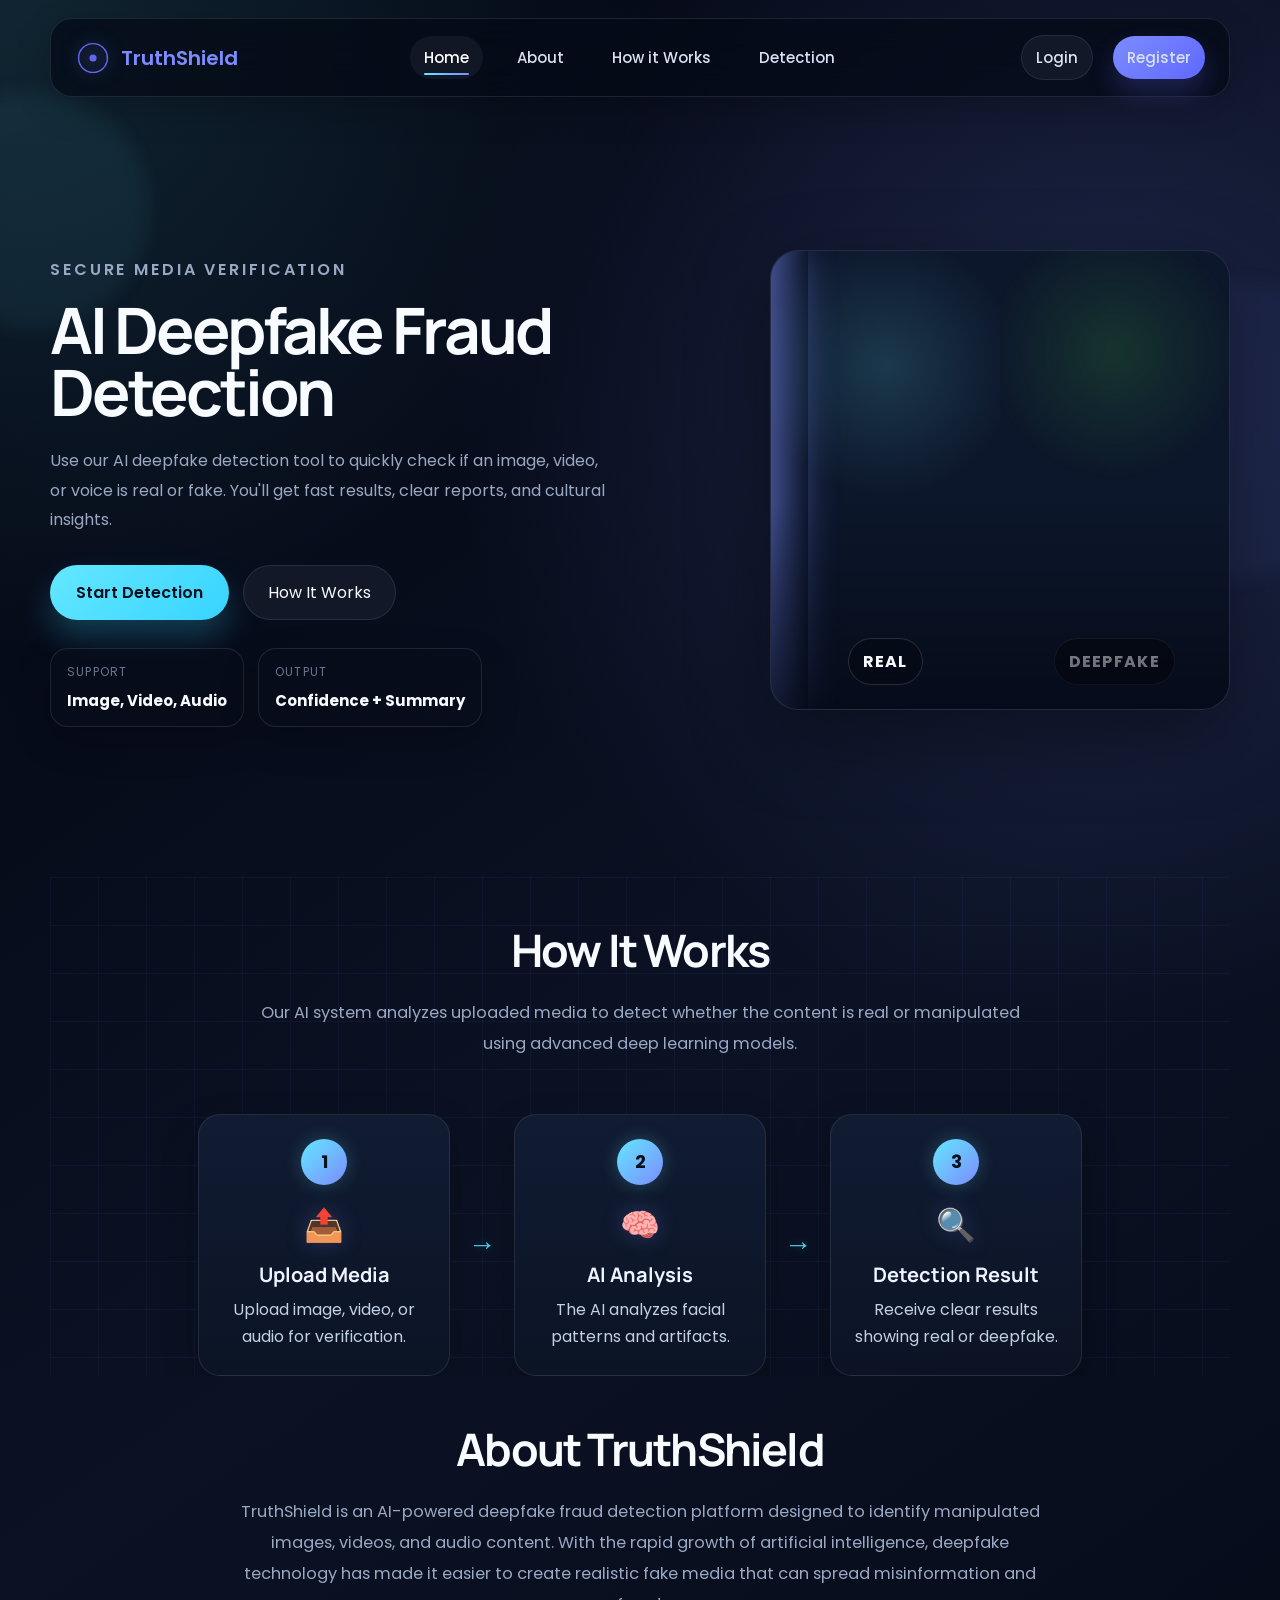
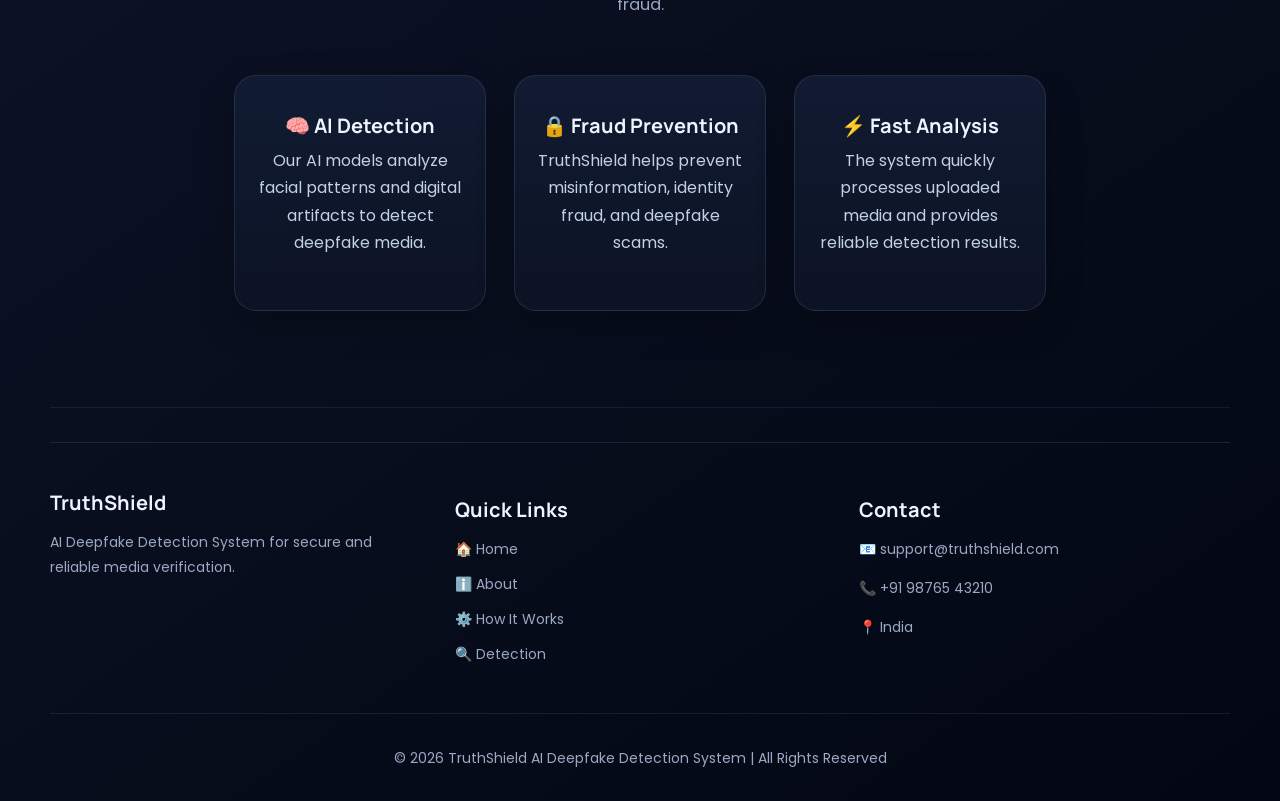
==== index.html @ 1d45acaf "Initial project commit" ====
<!DOCTYPE html>
<html lang="en">
<head>
<meta charset="UTF-8">
<meta name="viewport" content="width=device-width, initial-scale=1.0">
<title>TruthShield AI Deepfake Detection</title>
<link rel="stylesheet" href="style.css">
<link href="https://fonts.googleapis.com/css2?family=Manrope:wght@600;700;800&family=Poppins:wght@300;400;500;600&display=swap" rel="stylesheet">
</head>
<body id="top">

<header class="navbar">
    <div class="nav-left">
        <div class="logo">
            <svg class="ai-logo" viewBox="0 0 100 100">
                <circle cx="50" cy="50" r="40" stroke="#6366f1" stroke-width="4" fill="none"></circle>
                <circle cx="50" cy="50" r="10" fill="#6366f1"></circle>
            </svg>
            <span>TruthShield</span>
        </div>
    </div>

    <div class="nav-center">
        <a href="#top">Home</a>
        <a href="#about">About</a>
        <a href="#works">How it Works</a>
        <a href="upload.html">Detection</a>
        <a href="history.html" id="historyNavLink" class="hidden-nav">History</a>
        <a href="admin.html" id="adminNavLink" class="hidden-nav">Admin</a>
    </div>

    <div class="nav-right" id="guestActions">
        <a href="login.html" class="login-btn">Login</a>
        <a href="register.html" class="signup-btn">Register</a>
    </div>

    <div class="nav-right hidden-nav" id="userActions">
        <span class="nav-user-pill" id="navUserName">User</span>
        <button type="button" class="login-btn" id="logoutBtn">Logout</button>
    </div>
</header>

<section class="hero">
    <div class="hero-text hero-reveal">
        <p class="hero-label">Secure Media Verification</p>
        <h1>AI Deepfake Fraud Detection</h1>
        <p>
            Use our AI deepfake detection tool to quickly check if an image, video, or voice is real or fake.
            You'll get fast results, clear reports, and cultural insights.
        </p>
        <div class="hero-actions">
            <button class="main-btn" id="startDetectionBtn" type="button">Start Detection</button>
            <a href="#works" class="sub-btn">How It Works</a>
        </div>
        <div class="hero-stats">
            <div class="hero-stat">
                <span>Support</span>
                <strong>Image, Video, Audio</strong>
            </div>
            <div class="hero-stat">
                <span>Output</span>
                <strong>Confidence + Summary</strong>
            </div>
        </div>
    </div>

    <div class="deepfake-visual hero-reveal">
        <div class="real-side">
            <span>REAL</span>
        </div>
        <div class="fake-side">
            <span>DEEPFAKE</span>
        </div>
        <div class="scan-line"></div>
    </div>
</section>

<section id="works" class="works-section">
    <h2>How It Works</h2>
    <p class="works-desc">
        Our AI system analyzes uploaded media to detect whether the content is real or manipulated using advanced deep learning models.
    </p>

    <div class="works-flow">
        <div class="flow-step">
            <div class="step-number">1</div>
            <div class="flow-icon">&#128228;</div>
            <h3>Upload Media</h3>
            <p>Upload image, video, or audio for verification.</p>
        </div>

        <div class="flow-arrow">&#8594;</div>

        <div class="flow-step">
            <div class="step-number">2</div>
            <div class="flow-icon">&#129504;</div>
            <h3>AI Analysis</h3>
            <p>The AI analyzes facial patterns and artifacts.</p>
        </div>

        <div class="flow-arrow">&#8594;</div>

        <div class="flow-step">
            <div class="step-number">3</div>
            <div class="flow-icon">&#128269;</div>
            <h3>Detection Result</h3>
            <p>Receive clear results showing real or deepfake.</p>
        </div>
    </div>
</section>

<section id="about" class="features">
    <h2>About TruthShield</h2>
    <p class="about-intro">
        TruthShield is an AI-powered deepfake fraud detection platform designed to identify manipulated images, videos, and audio content.
        With the rapid growth of artificial intelligence, deepfake technology has made it easier to create realistic fake media that can spread misinformation and fraud.
    </p>

    <div class="feature-grid">
        <div class="card">
            <h3>&#129504; AI Detection</h3>
            <p>Our AI models analyze facial patterns and digital artifacts to detect deepfake media.</p>
        </div>

        <div class="card">
            <h3>&#128274; Fraud Prevention</h3>
            <p>TruthShield helps prevent misinformation, identity fraud, and deepfake scams.</p>
        </div>

        <div class="card">
            <h3>&#9889; Fast Analysis</h3>
            <p>The system quickly processes uploaded media and provides reliable detection results.</p>
        </div>
    </div>
</section>

<footer class="footer">
    <div class="footer-container">
        <div class="footer-logo">
            <h3>TruthShield</h3>
            <p>AI Deepfake Detection System for secure and reliable media verification.</p>
        </div>

        <div class="footer-links">
            <h4>Quick Links</h4>
            <a href="#top">&#127968; Home</a>
            <a href="#about">&#8505;&#65039; About</a>
            <a href="#works">&#9881;&#65039; How It Works</a>
            <a href="upload.html">&#128269; Detection</a>
        </div>

        <div class="footer-contact">
            <h4>Contact</h4>
            <p>&#128231; support@truthshield.com</p>
            <p>&#128222; +91 98765 43210</p>
            <p>&#128205; India</p>
        </div>
    </div>

    <div class="footer-bottom">
        <p>&copy; 2026 TruthShield AI Deepfake Detection System | All Rights Reserved</p>
    </div>
</footer>

<script src="script.js"></script>
<script src="auth-nav.js"></script>
</body>
</html>
---- style.css ----
:root{
--bg-main:#050916;
--bg-soft:rgba(10,16,30,0.78);
--panel:#121c33;
--panel-strong:#0f172a;
--line:rgba(148,163,184,0.16);
--line-strong:rgba(129,140,248,0.26);
--text-main:#f8fbff;
--text-soft:#9aa8c3;
--text-faint:#66758f;
--primary:#7c8cff;
--accent:#64e7ff;
--shadow-lg:0 26px 80px rgba(0,0,0,0.38);
--shadow-md:0 14px 36px rgba(0,0,0,0.24);
}

*{
box-sizing:border-box;
}

html{
scroll-behavior:smooth;
scroll-padding-top:160px;
}

body{
margin:0;
font-family:Poppins,sans-serif;
color:var(--text-main);
background:
radial-gradient(circle at top left, rgba(100,231,255,0.14), transparent 24%),
radial-gradient(circle at 85% 16%, rgba(124,140,255,0.18), transparent 28%),
linear-gradient(145deg,#030611 0%,#0b1224 48%,#030713 100%);
overflow-x:hidden;
}

body::before,
body::after{
content:"";
position:fixed;
border-radius:50%;
pointer-events:none;
filter:blur(10px);
opacity:0.35;
z-index:0;
}

body::before{
top:90px;
left:-90px;
width:240px;
height:240px;
background:rgba(100,231,255,0.18);
}

body::after{
right:-100px;
top:280px;
width:300px;
height:300px;
background:rgba(124,140,255,0.18);
}

a{
color:inherit;
text-decoration:none;
}

.navbar,
.hero,
.works-section,
.features,
.footer{
width:min(1180px,calc(100% - 40px));
margin-left:auto;
margin-right:auto;
}

.navbar{
display:flex;
justify-content:space-between;
align-items:center;
gap:18px;
margin-top:18px;
padding:16px 24px;
background:rgba(5,10,22,0.74);
border:1px solid var(--line);
border-radius:22px;
backdrop-filter:blur(18px);
box-shadow:0 12px 36px rgba(0,0,0,0.2);
position:sticky;
top:14px;
z-index:1000;
}

.hero,
.works-section,
.features,
.footer{
position:relative;
z-index:2;
}

.nav-left,
.nav-center,
.nav-right{
display:flex;
align-items:center;
}

.nav-center,
.nav-right{
gap:20px;
}

.hidden-nav{
display:none !important;
}

.navbar a{
color:#d8e1f1;
text-decoration:none;
font-size:15px;
font-weight:500;
position:relative;
padding:10px 14px;
border-radius:999px;
transition:color 0.25s ease,transform 0.25s ease,background 0.25s ease;
}

.nav-center a::after{
content:"";
position:absolute;
left:14px;
bottom:4px;
width:calc(100% - 28px);
height:2px;
border-radius:999px;
background:linear-gradient(90deg,var(--accent),var(--primary));
transform:scaleX(0);
transform-origin:left;
transition:transform 0.25s ease;
}

.nav-center a:hover,
.nav-center a.active{
color:#ffffff;
background:rgba(148,163,184,0.08);
}

.nav-center a:hover::after,
.nav-center a.active::after{
transform:scaleX(1);
}

.nav-center a:active{
transform:translateY(1px);
}

.nav-center a:focus-visible,
.login-btn:focus-visible,
.signup-btn:focus-visible,
.main-btn:focus-visible,
.sub-btn:focus-visible{
outline:2px solid rgba(100,231,255,0.6);
outline-offset:2px;
}

.logo{
display:flex;
align-items:center;
gap:10px;
font-weight:600;
font-size:20px;
color:var(--primary);
}

.ai-logo{
width:36px;
height:36px;
display:inline-block;
filter:drop-shadow(0 0 8px rgba(124,140,255,0.65));
animation:logoSpin 10s linear infinite;
transform-origin:center;
}

@keyframes logoSpin{
0%{transform:rotate(0deg);}
100%{transform:rotate(360deg);}
}

.login-btn,
.signup-btn,
.main-btn,
.sub-btn{
display:inline-flex;
align-items:center;
justify-content:center;
border:none;
cursor:pointer;
transition:transform 0.25s ease, box-shadow 0.25s ease, background 0.25s ease;
font:inherit;
}

.login-btn{
padding:10px 16px;
border-radius:999px;
background:rgba(148,163,184,0.08);
border:1px solid rgba(148,163,184,0.14);
color:var(--text-main);
}

.signup-btn{
background:linear-gradient(135deg,var(--primary),#5f68ff);
padding:10px 18px;
border-radius:999px;
color:white;
font-weight:600;
box-shadow:0 14px 26px rgba(99,102,241,0.24);
}

.nav-user-pill{
padding:10px 14px;
border-radius:999px;
background:rgba(100,231,255,0.12);
border:1px solid rgba(100,231,255,0.16);
color:#def8ff;
font-size:0.88rem;
font-weight:600;
white-space:nowrap;
}

.login-btn:hover,
.signup-btn:hover,
.main-btn:hover,
.sub-btn:hover{
transform:translateY(-2px);
}

.hero{
display:flex;
align-items:center;
justify-content:space-between;
padding:42px 0 56px;
gap:42px;
min-height:calc(100vh - 120px);
}

.hero-text{
max-width:560px;
}

.hero-label{
margin:0 0 14px;
color:#97dfff;
font-size:12px;
font-weight:600;
letter-spacing:0.18em;
text-transform:uppercase;
}

.hero-text h1,
.works-section h2,
.features h2,
.footer h3,
.footer h4,
.flow-step h3,
.card h3{
font-family:Manrope,sans-serif;
}

.hero-text h1{
margin:0;
font-size:clamp(3rem,5vw,5rem);
line-height:0.98;
letter-spacing:-0.05em;
}

.hero-text p{
color:var(--text-soft);
margin-top:22px;
line-height:1.85;
font-size:1rem;
}

.hero-actions{
display:flex;
flex-wrap:wrap;
gap:14px;
margin-top:30px;
}

.main-btn{
background:linear-gradient(135deg,var(--accent),#37d4ff);
padding:14px 26px;
border-radius:999px;
color:#04101d;
font-weight:600;
box-shadow:0 18px 32px rgba(55,212,255,0.24);
}

.main-btn:focus,
.main-btn:active{
outline:none;
transform:translateY(0);
}

.sub-btn{
padding:14px 24px;
border-radius:999px;
color:var(--text-main);
background:rgba(148,163,184,0.08);
border:1px solid rgba(148,163,184,0.16);
}

.hero-stats{
display:flex;
flex-wrap:wrap;
gap:14px;
margin-top:28px;
}

.hero-stat{
min-width:180px;
padding:14px 16px;
border-radius:18px;
background:rgba(8,14,27,0.7);
border:1px solid var(--line);
box-shadow:var(--shadow-md);
}

.hero-stat span{
display:block;
font-size:12px;
letter-spacing:0.1em;
text-transform:uppercase;
color:var(--text-faint);
}

.hero-stat strong{
display:block;
margin-top:8px;
font-size:15px;
}

.deepfake-visual{
position:relative;
width:min(460px,100%);
height:460px;
display:flex;
border-radius:28px;
overflow:hidden;
border:1px solid var(--line);
box-shadow:var(--shadow-lg);
background:#0d172b;
}

.deepfake-visual::after{
content:"";
position:absolute;
inset:0;
background:linear-gradient(180deg,transparent 55%, rgba(3,7,19,0.72) 100%);
pointer-events:none;
}

.real-side,
.fake-side{
flex:1;
display:flex;
align-items:flex-end;
justify-content:center;
padding:24px;
font-weight:700;
letter-spacing:0.08em;
text-transform:uppercase;
position:relative;
}

.real-side{
background:
radial-gradient(circle at 50% 25%, rgba(100,231,255,0.16), transparent 36%),
url("https://images.unsplash.com/photo-1544005313-94ddf0286df2?w=900") center/cover;
}

.fake-side{
background:
radial-gradient(circle at 50% 22%, rgba(244,114,182,0.18), transparent 34%),
url("https://images.unsplash.com/photo-1534528741775-53994a69daeb?w=900") center/cover;
filter:hue-rotate(155deg) contrast(115%);
}

.real-side span,
.fake-side span{
position:relative;
z-index:1;
padding:10px 14px;
border-radius:999px;
background:rgba(4,8,18,0.52);
border:1px solid rgba(255,255,255,0.14);
backdrop-filter:blur(8px);
}

.scan-line{
position:absolute;
top:0;
left:-10%;
width:18%;
height:100%;
background:linear-gradient(90deg,transparent,rgba(124,140,255,0.5),transparent);
box-shadow:0 0 30px rgba(124,140,255,0.35);
animation:scan 4.2s infinite;
}

@keyframes scan{
0%{left:-18%;}
55%{left:100%;}
100%{left:100%;}
}

.works-section,
.features{
padding:42px 0 0;
text-align:center;
}

.works-section{
scroll-margin-top:160px;
}

.features{
scroll-margin-top:160px;
padding-bottom:20px;
}

.works-section h2,
.features h2{
margin:0;
font-size:clamp(2.1rem,3.5vw,3.2rem);
letter-spacing:-0.04em;
}

.works-desc,
.about-intro{
max-width:800px;
margin:18px auto 0;
color:var(--text-soft);
line-height:1.9;
font-size:1.02rem;
}

.works-flow{
display:flex;
justify-content:center;
align-items:stretch;
gap:18px;
flex-wrap:wrap;
margin:54px auto 0;
max-width:1080px;
}

.flow-step,
.card{
background:linear-gradient(180deg,rgba(18,28,51,0.94),rgba(12,20,37,0.94));
padding:24px 22px;
border-radius:22px;
width:252px;
min-height:236px;
transition:transform 0.28s ease,box-shadow 0.28s ease,border-color 0.28s ease;
border:1px solid var(--line);
box-shadow:var(--shadow-md);
}

.flow-step:hover,
.card:hover{
transform:translateY(-8px);
box-shadow:0 22px 44px rgba(0,0,0,0.28);
border-color:var(--line-strong);
}

.flow-step h3,
.card h3{
color:#eef3ff;
font-size:20px;
margin:12px 0 8px;
}

.flow-step p,
.card p{
color:#c1d0e5;
line-height:1.72;
font-size:1rem;
margin:0;
}

#works{
position:relative;
overflow:hidden;
}

#works::before{
content:"";
position:absolute;
top:0;
left:0;
width:200%;
height:200%;
background-image:
linear-gradient(rgba(124,140,255,0.06) 1px, transparent 1px),
linear-gradient(90deg, rgba(124,140,255,0.06) 1px, transparent 1px);
background-size:48px 48px;
animation:aiGridMove 20s linear infinite;
pointer-events:none;
}

@keyframes aiGridMove{
0%{transform:translate(0,0);}
100%{transform:translate(-48px,-48px);}
}

.flow-arrow{
font-size:28px;
color:var(--accent);
display:flex;
align-items:center;
text-shadow:0 0 10px rgba(100,231,255,0.36);
animation:arrowPulse 2.2s infinite;
opacity:0.88;
}

@keyframes arrowPulse{
0%{transform:scale(1);}
50%{transform:scale(1.14);}
100%{transform:scale(1);}
}

.step-number{
width:46px;
height:46px;
background:linear-gradient(135deg,var(--accent),var(--primary));
border-radius:50%;
display:flex;
align-items:center;
justify-content:center;
font-weight:bold;
font-size:18px;
margin:auto;
margin-bottom:16px;
color:#04101d;
box-shadow:0 0 18px rgba(100,231,255,0.25);
transition:transform 0.28s ease,box-shadow 0.28s ease;
}

.flow-step:hover .step-number{
box-shadow:0 0 22px rgba(100,231,255,0.34);
transform:scale(1.08);
}

.flow-icon{
font-size:32px;
margin-bottom:8px;
filter:drop-shadow(0 0 10px rgba(124,140,255,0.25));
}

.feature-grid{
display:flex;
justify-content:center;
align-items:stretch;
gap:28px;
margin:54px auto 0;
max-width:1080px;
flex-wrap:wrap;
}

#about .card{
position:relative;
overflow:hidden;
}

#about .card::before{
content:"";
position:absolute;
inset:0;
background:linear-gradient(130deg,transparent,rgba(124,140,255,0.08),transparent);
opacity:0;
transition:opacity 0.3s ease;
}

#about .card:hover::before{
opacity:1;
}

.footer{
margin-top:76px;
padding:34px 0 20px;
border-top:1px solid rgba(124,140,255,0.12);
}

.footer-container{
display:flex;
justify-content:space-between;
gap:34px;
flex-wrap:wrap;
padding:26px 0;
border-top:1px solid var(--line);
}

.footer-logo,
.footer-links,
.footer-contact{
flex:1;
min-width:220px;
}

.footer h3,
.footer h4{
color:#eef3ff;
margin-bottom:14px;
font-size:20px;
}

.footer p,
.footer a{
color:var(--text-soft);
text-decoration:none;
display:block;
margin-bottom:10px;
font-size:14px;
line-height:1.8;
}

.footer a:hover{
color:#ffffff;
}

.footer-bottom{
text-align:center;
margin-top:10px;
padding-top:18px;
border-top:1px solid rgba(148,163,184,0.12);
font-size:13px;
color:var(--text-faint);
}

.title{
text-align:center;
margin-top:40px;
}

.history-table,
table{
width:80%;
margin:40px auto;
border-collapse:collapse;
background:#1e293b;
color:white;
}

.history-table th,
.history-table td,
table th,
table td{
border:1px solid #334155;
padding:12px;
text-align:center;
}

.upload-box{
border:2px dashed #6366f1;
padding:40px;
width:400px;
margin:40px auto;
border-radius:10px;
background:#1e293b;
text-align:center;
}

.upload-box button{
margin-top:20px;
padding:12px 25px;
border:none;
background:#6366f1;
color:white;
border-radius:6px;
cursor:pointer;
}

.hero-reveal,
.flow-step,
#about .card{
opacity:0;
transform:translateY(34px);
transition:opacity 0.7s ease, transform 0.7s ease;
}

.hero-reveal.is-visible,
.flow-step.is-visible,
#about .card.is-visible{
opacity:1;
transform:translateY(0);
}

@media (max-width:980px){
.hero{
flex-direction:column;
padding:36px 0 44px;
min-height:auto;
}

.navbar{
padding:18px;
flex-direction:column;
gap:14px;
}

.nav-center,
.nav-right{
justify-content:center;
flex-wrap:wrap;
}

.deepfake-visual{
height:420px;
}

.flow-arrow{
display:none;
}

.footer{
padding-top:18px;
}
}

@media (max-width:640px){
.navbar,
.hero,
.works-section,
.features,
.footer{
width:min(100% - 22px,1180px);
}

.hero-text h1{
font-size:2.6rem;
}

.hero-stats{
flex-direction:column;
}

.hero-stat{
width:100%;
}

.deepfake-visual{
height:340px;
border-radius:22px;
}

.works-section,
.features{
padding-top:34px;
}

.flow-step,
.card{
width:100%;
}

.footer-container{
gap:24px;
}
}
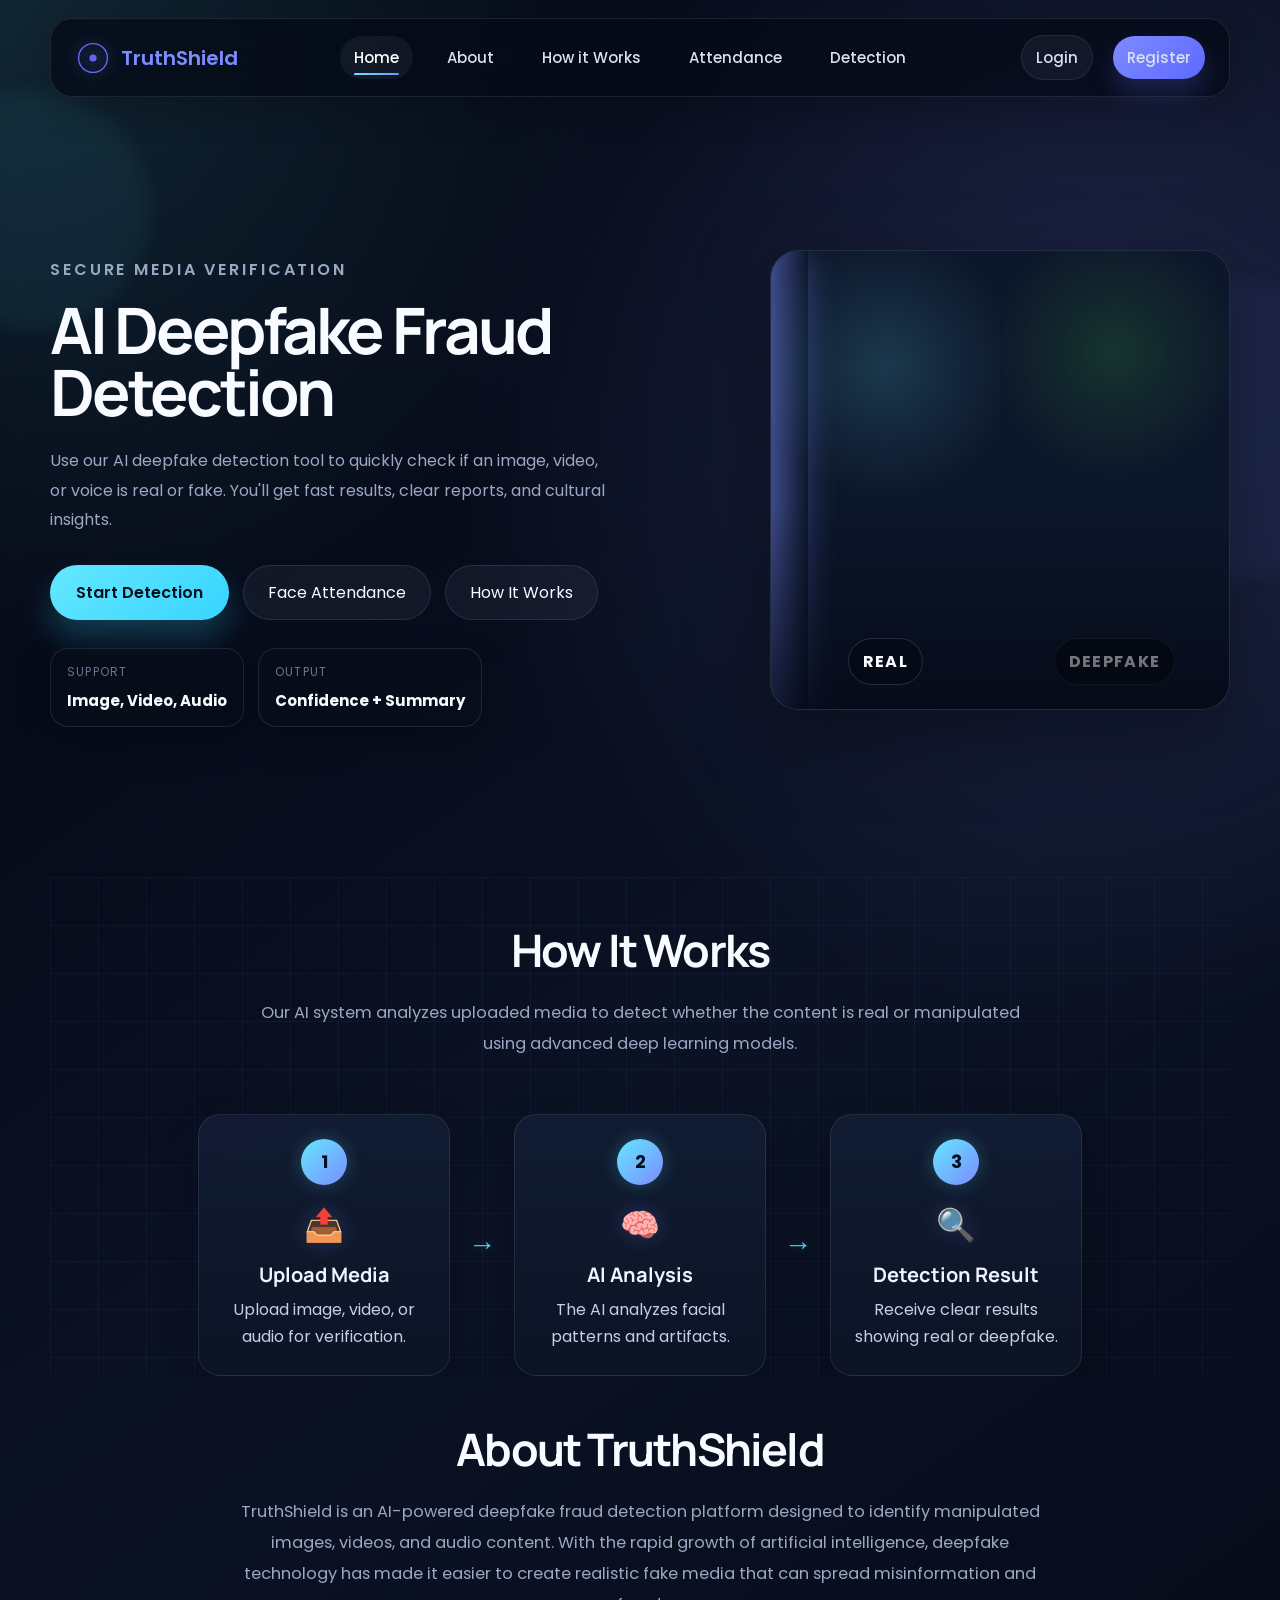
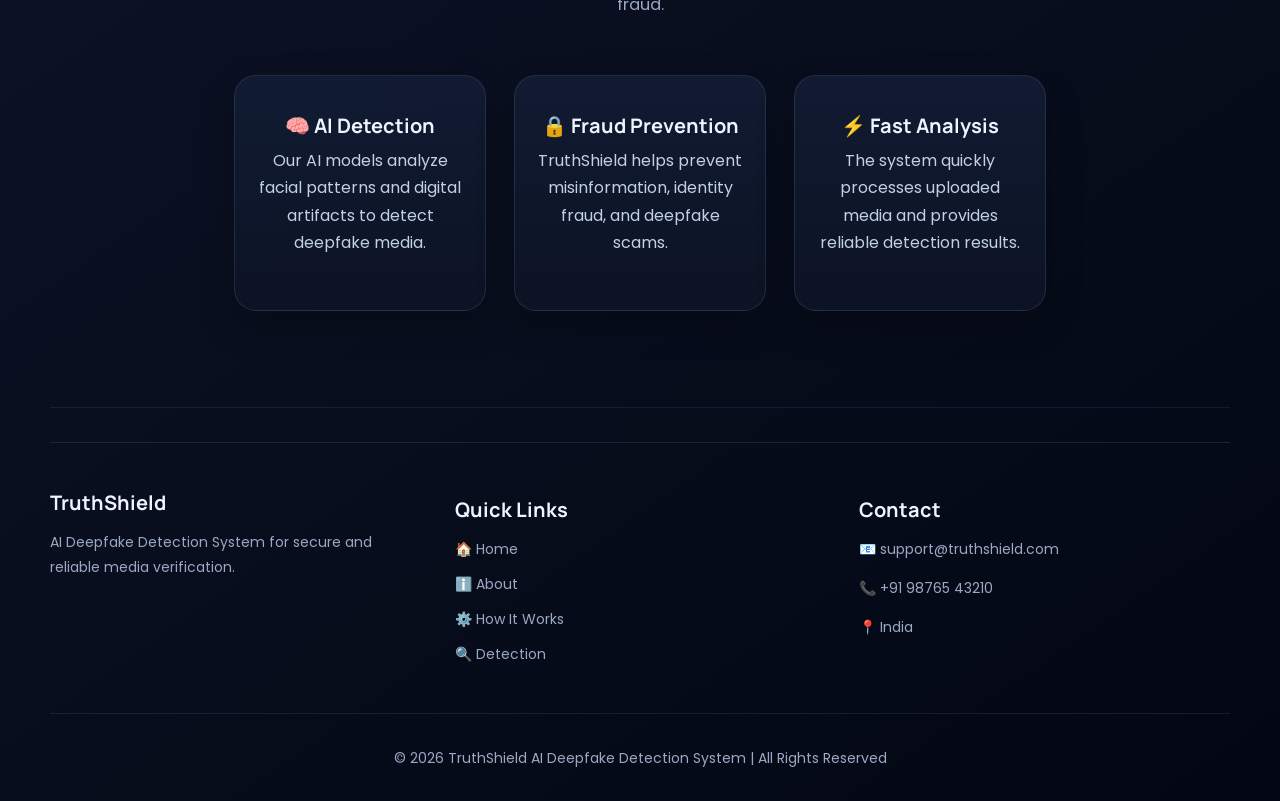
==== commit 7db91c49: "Add AI face attendance system" ====
--- a/index.html
+++ b/index.html
@@ -24,6 +24,7 @@
         <a href="#top">Home</a>
         <a href="#about">About</a>
         <a href="#works">How it Works</a>
+        <a href="attendance.html">Attendance</a>
         <a href="upload.html">Detection</a>
         <a href="history.html" id="historyNavLink" class="hidden-nav">History</a>
         <a href="admin.html" id="adminNavLink" class="hidden-nav">Admin</a>
@@ -50,6 +51,7 @@
         </p>
         <div class="hero-actions">
             <button class="main-btn" id="startDetectionBtn" type="button">Start Detection</button>
+            <a href="attendance.html" class="sub-btn">Face Attendance</a>
             <a href="#works" class="sub-btn">How It Works</a>
         </div>
         <div class="hero-stats">
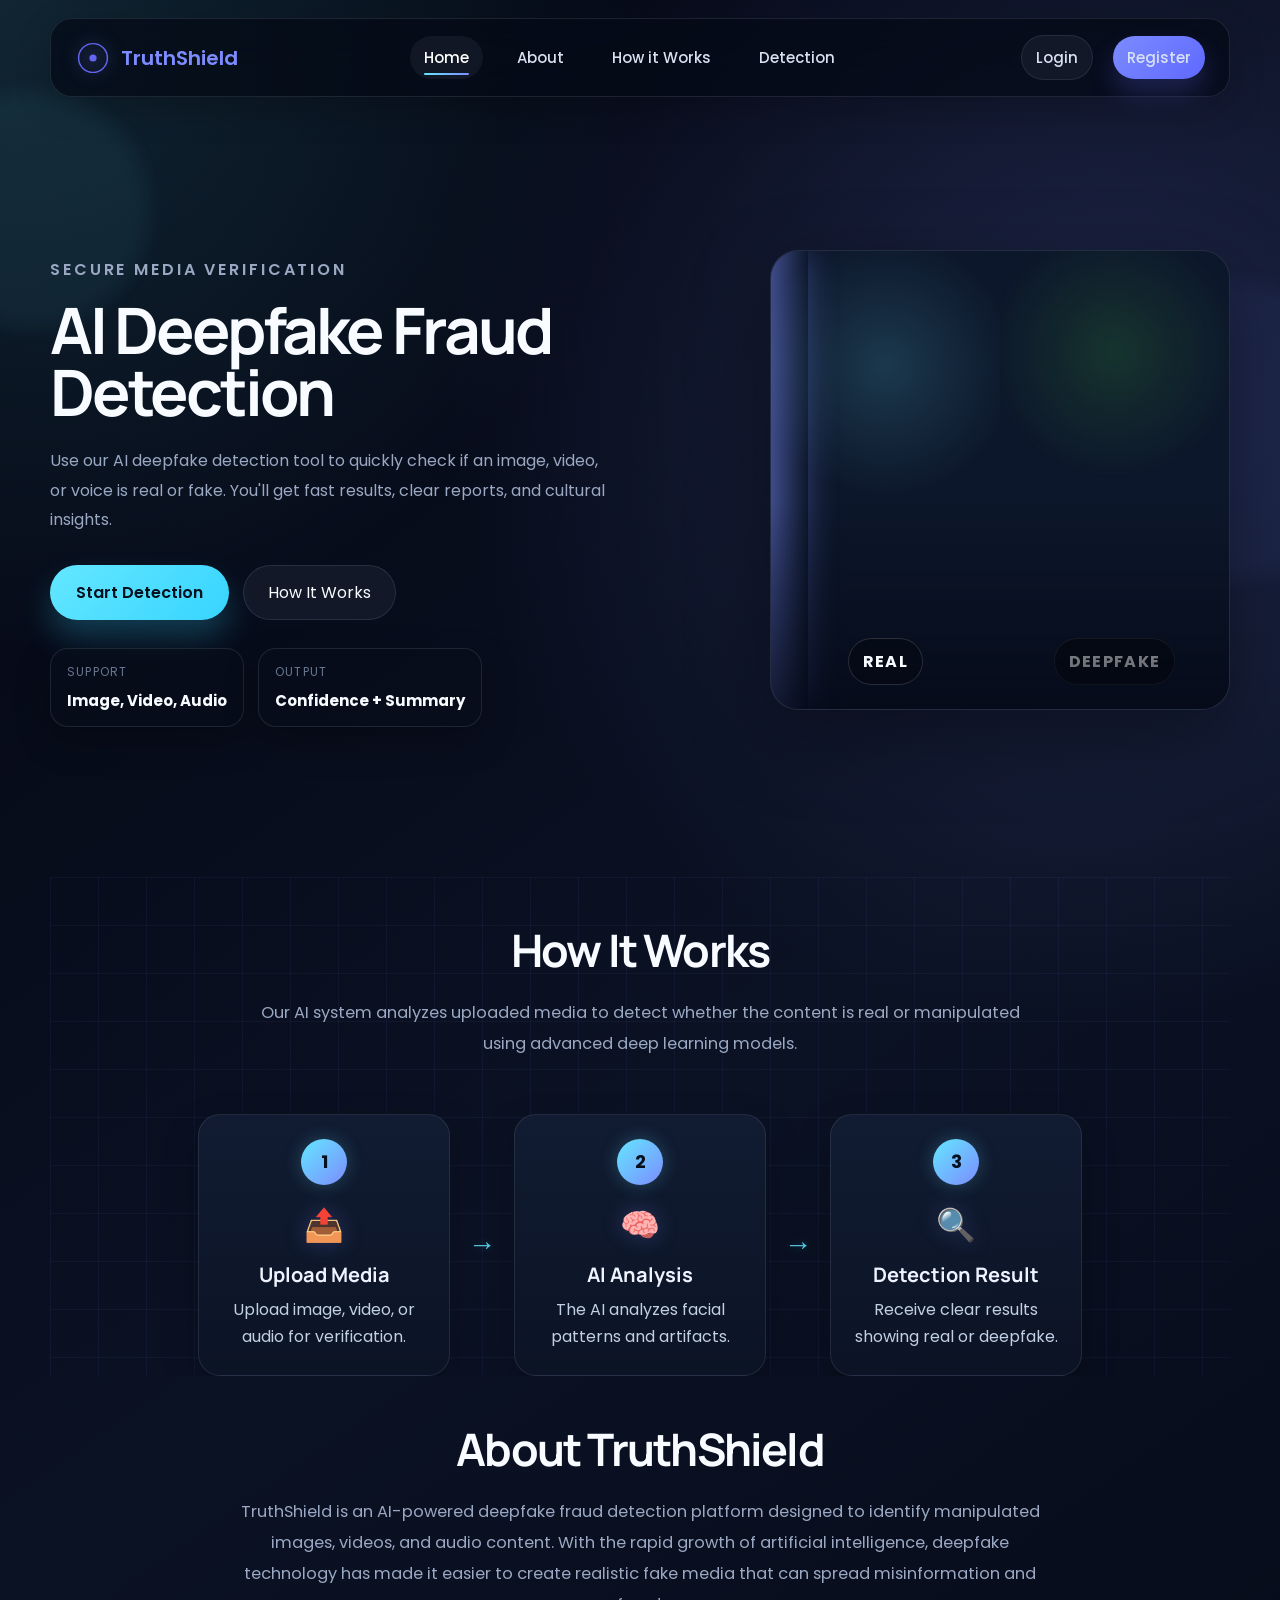
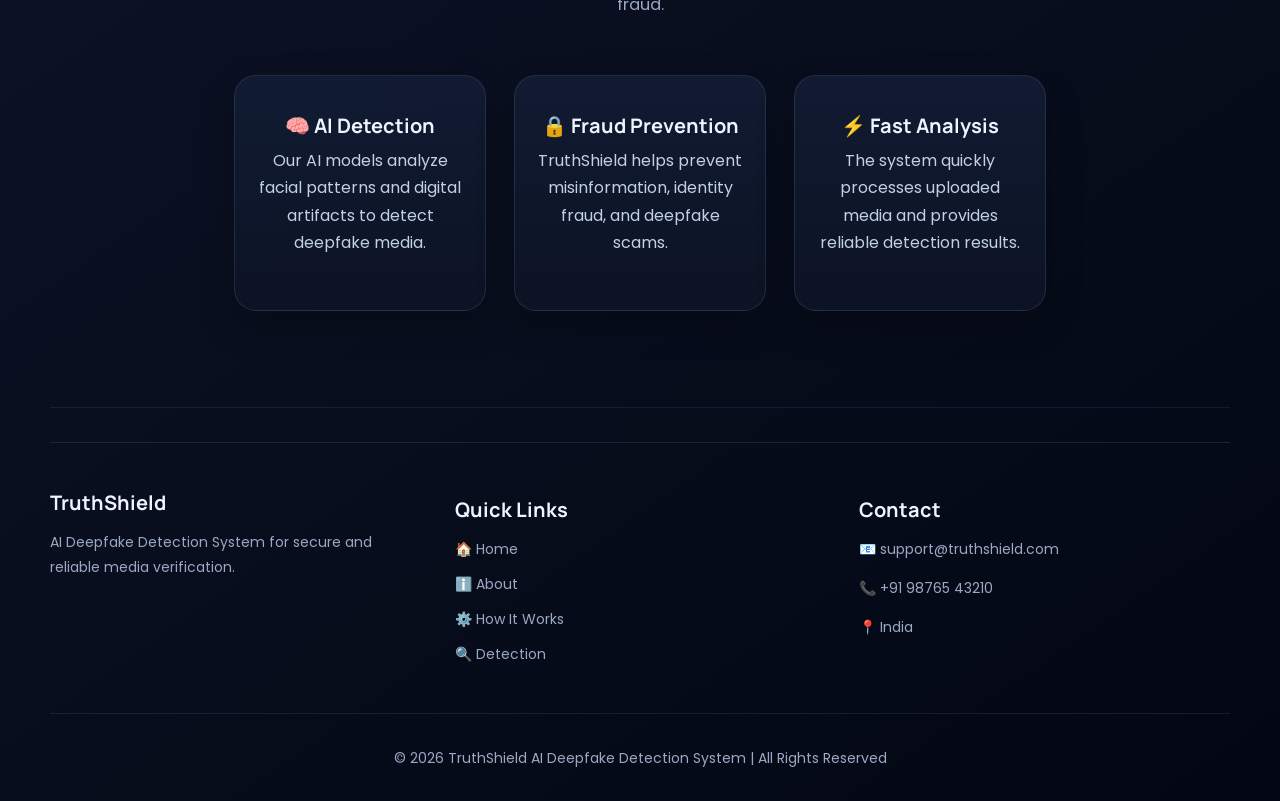
==== commit f8c7c643: "Revert "Add AI face attendance system" This reverts commit 7db91c499ca2a5aba9acca38a6e4ed351f4305a0." ====
--- a/index.html
+++ b/index.html
@@ -24,7 +24,6 @@
         <a href="#top">Home</a>
         <a href="#about">About</a>
         <a href="#works">How it Works</a>
-        <a href="attendance.html">Attendance</a>
         <a href="upload.html">Detection</a>
         <a href="history.html" id="historyNavLink" class="hidden-nav">History</a>
         <a href="admin.html" id="adminNavLink" class="hidden-nav">Admin</a>
@@ -51,7 +50,6 @@
         </p>
         <div class="hero-actions">
             <button class="main-btn" id="startDetectionBtn" type="button">Start Detection</button>
-            <a href="attendance.html" class="sub-btn">Face Attendance</a>
             <a href="#works" class="sub-btn">How It Works</a>
         </div>
         <div class="hero-stats">
